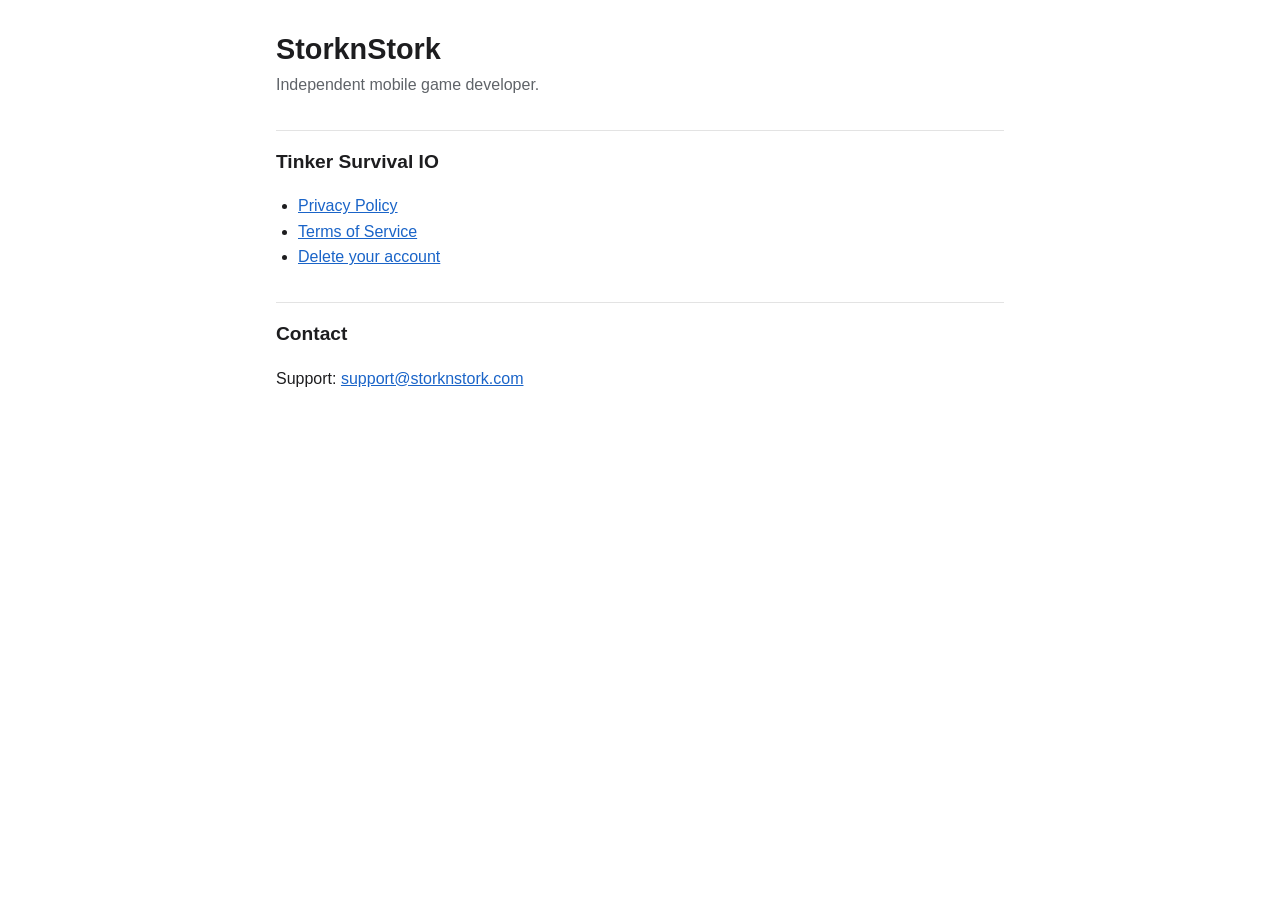
==== index.html @ c0c6225e "Add files via upload" ====
<!doctype html>
<html lang="en">
<head>
<meta charset="utf-8">
<meta name="viewport" content="width=device-width, initial-scale=1">
<title>StorknStork — Games</title>
<link rel="stylesheet" href="/style.css">
</head>
<body>
<main>
  <h1>StorknStork</h1>
  <p class="meta">Independent mobile game developer.</p>

  <h2>Tinker Survival IO</h2>
  <ul>
    <li><a href="/tinker-survival-io/privacy.html">Privacy Policy</a></li>
    <li><a href="/tinker-survival-io/terms.html">Terms of Service</a></li>
    <li><a href="/tinker-survival-io/delete-account.html">Delete your account</a></li>
  </ul>

  <h2>Contact</h2>
  <p>Support: <a href="mailto:support@storknstork.com">support@storknstork.com</a></p>
</main>
</body>
</html>
---- style.css ----
:root { --bg: #ffffff; --fg: #1d1d1f; --muted: #5f6368; --link: #1a64c8; --line: #e3e3e3; }
@media (prefers-color-scheme: dark) {
  :root { --bg: #121212; --fg: #ececec; --muted: #a0a0a0; --link: #7fb2ff; --line: #2c2c2c; }
}
* { box-sizing: border-box; }
body { margin: 0; background: var(--bg); color: var(--fg); font: 16px/1.6 -apple-system, "Segoe UI", Roboto, Arial, sans-serif; }
main { max-width: 760px; margin: 0 auto; padding: 32px 16px 64px; }
h1 { font-size: 1.8rem; line-height: 1.25; margin: 0 0 4px; }
h2 { font-size: 1.2rem; margin: 32px 0 8px; padding-top: 16px; border-top: 1px solid var(--line); }
.meta { color: var(--muted); margin: 0 0 24px; }
a { color: var(--link); }
ul, ol { padding-left: 22px; }
nav { margin-bottom: 24px; font-size: 0.95rem; }
nav a { margin-right: 16px; }
footer { margin-top: 48px; color: var(--muted); font-size: 0.9rem; }
code { background: rgba(127,127,127,0.15); padding: 1px 5px; border-radius: 4px; }
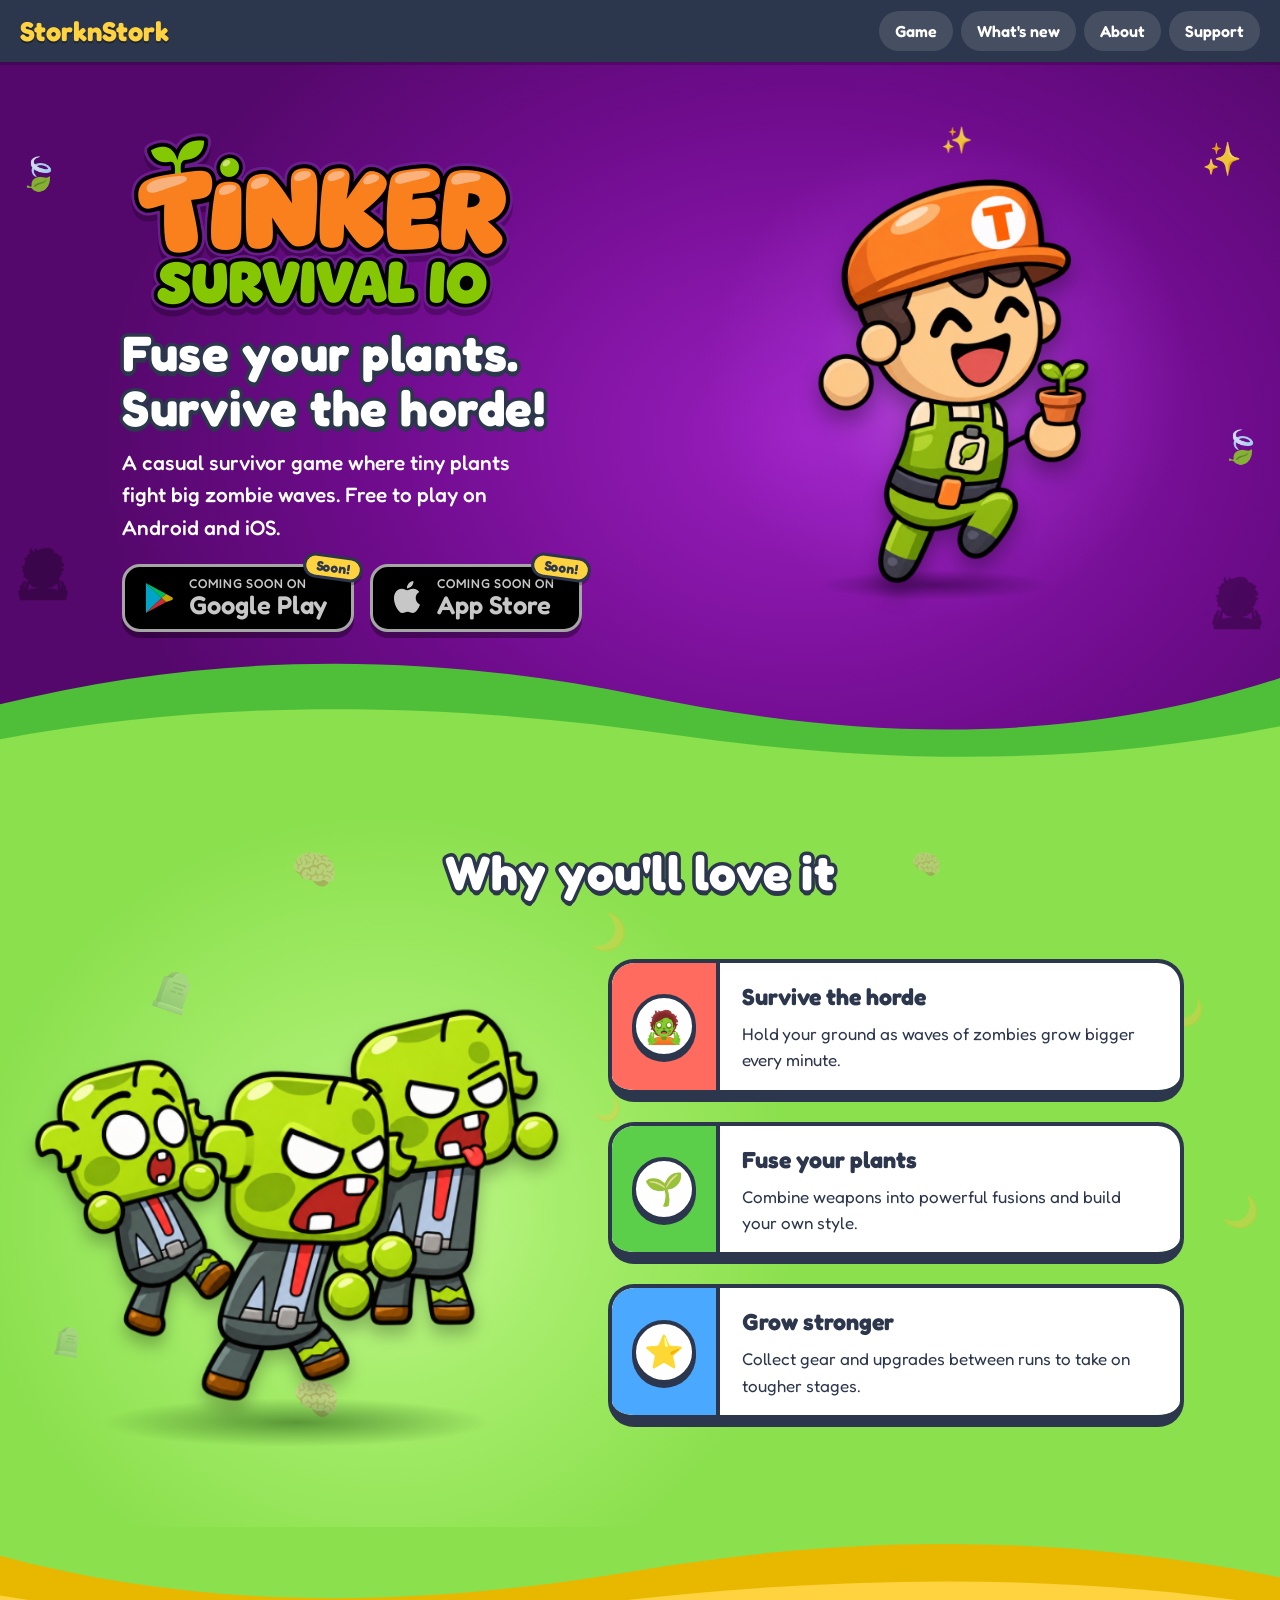
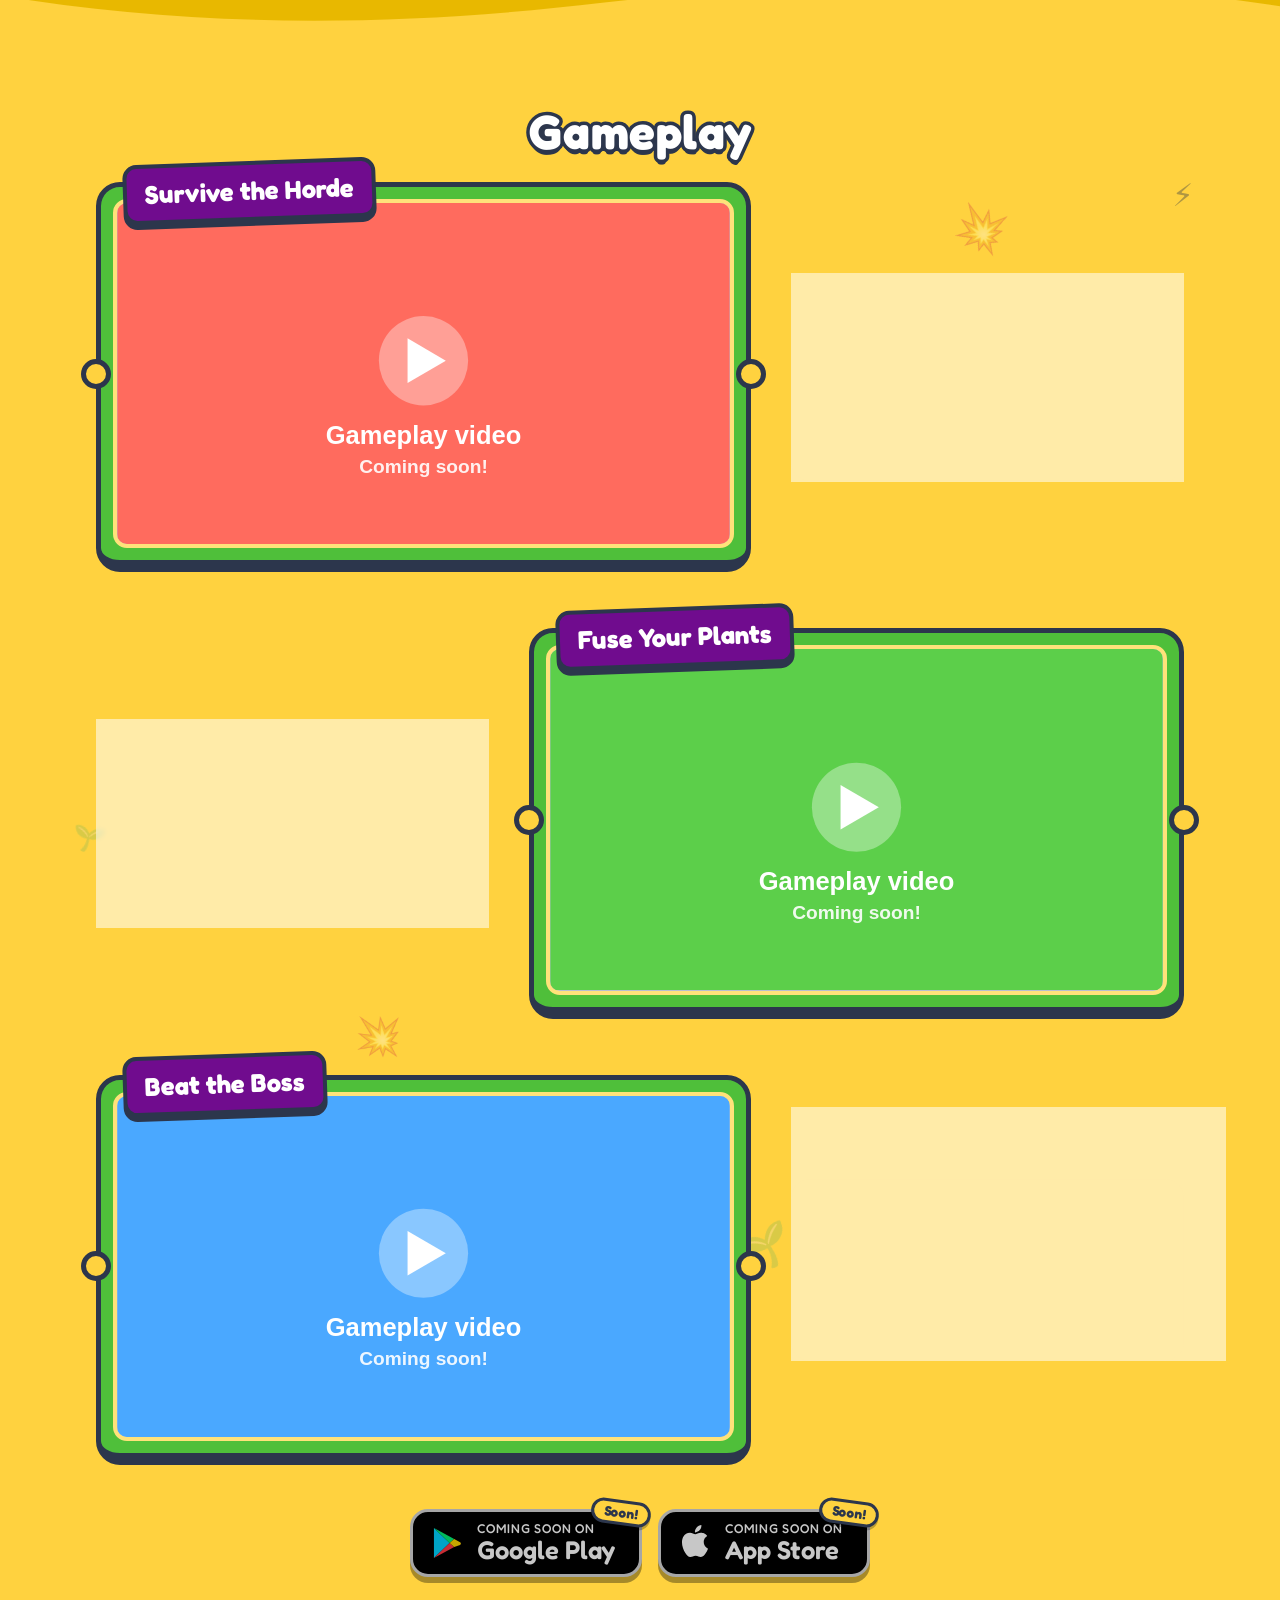
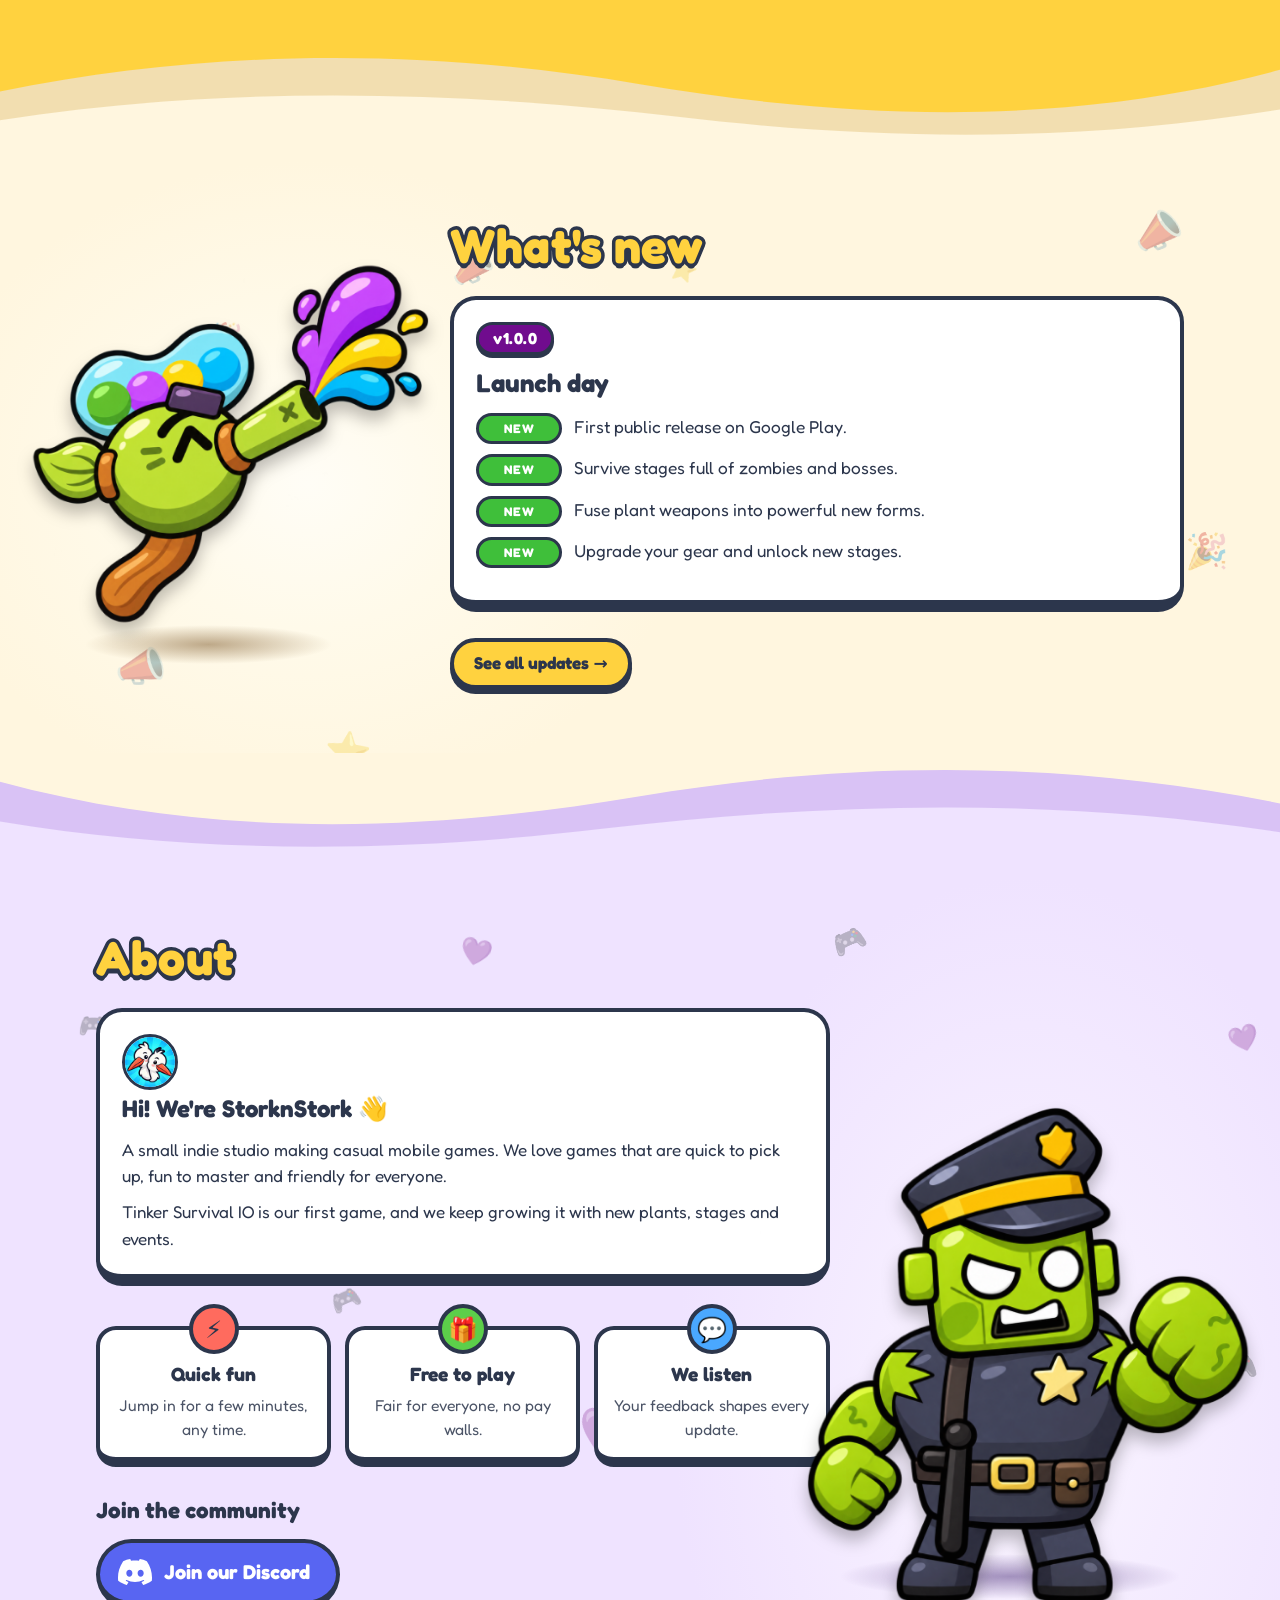
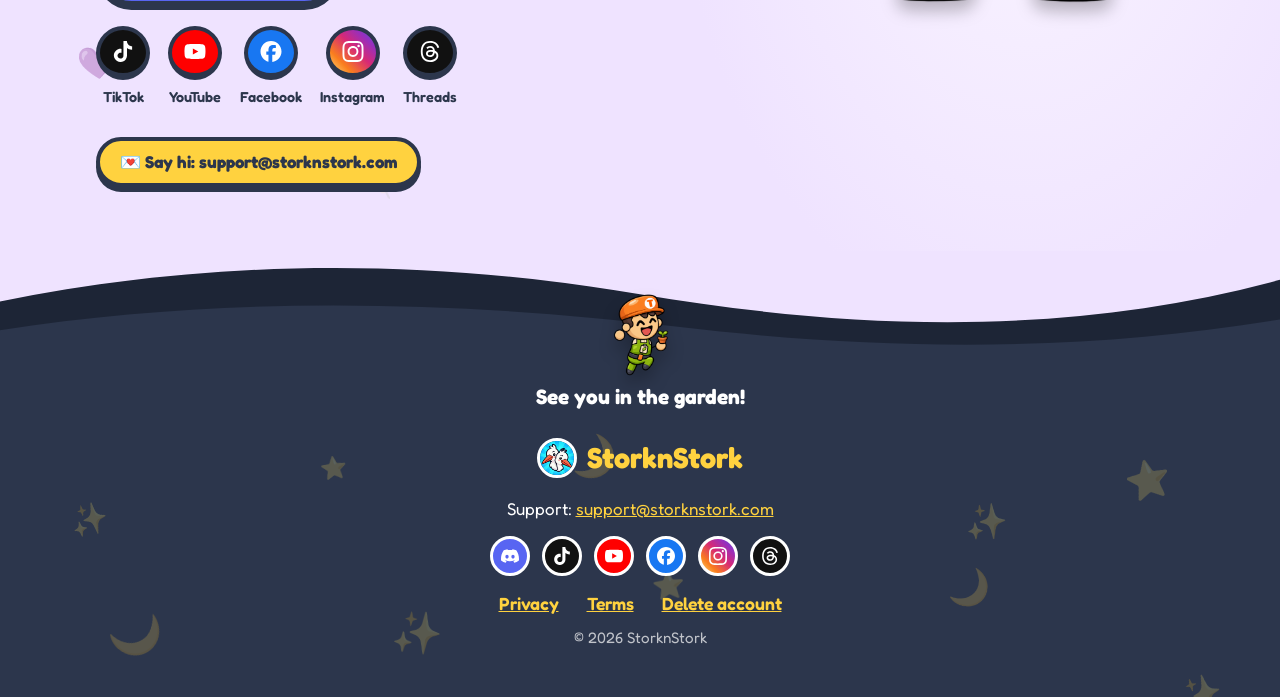
==== commit de4347b6: "Add files via upload" ====
--- a/index.html
+++ b/index.html
@@ -3,23 +3,251 @@
 <head>
 <meta charset="utf-8">
 <meta name="viewport" content="width=device-width, initial-scale=1">
-<title>StorknStork — Games</title>
-<link rel="stylesheet" href="/style.css">
+<title>StorknStork — Tinker Survival IO</title>
+<meta name="description" content="StorknStork is a small indie studio making casual mobile games. Tinker Survival IO is coming soon to Google Play and the App Store.">
+<meta name="theme-color" content="#700C8E">
+<meta property="og:type" content="website">
+<meta property="og:title" content="Tinker Survival IO — by StorknStork">
+<meta property="og:description" content="Fuse your plants, survive the zombie horde. Coming soon to Android and iOS.">
+<!-- Ảnh xem trước khi chia sẻ link (1200x630) -->
+<meta property="og:image" content="https://storknstork.com/img/og-image.jpg">
+<meta property="og:image:width" content="1200">
+<meta property="og:image:height" content="630">
+<meta name="twitter:card" content="summary_large_image">
+<meta property="og:url" content="https://storknstork.com/">
+<link rel="icon" href="favicon.ico" sizes="48x48">
+<link rel="icon" href="img/favicon-32.png" type="image/png" sizes="32x32">
+<link rel="icon" href="img/favicon-192.png" type="image/png" sizes="192x192">
+<link rel="apple-touch-icon" href="img/apple-touch-icon.png">
+<link rel="preconnect" href="https://fonts.googleapis.com">
+<link rel="preconnect" href="https://fonts.gstatic.com" crossorigin>
+<link rel="stylesheet" href="https://fonts.googleapis.com/css2?family=Fredoka:wght@400;500;600;700&amp;display=swap">
+<link rel="stylesheet" href="home.css">
 </head>
-<body>
-<main>
-  <h1>StorknStork</h1>
-  <p class="meta">Independent mobile game developer.</p>
-
-  <h2>Tinker Survival IO</h2>
-  <ul>
-    <li><a href="/tinker-survival-io/privacy.html">Privacy Policy</a></li>
-    <li><a href="/tinker-survival-io/terms.html">Terms of Service</a></li>
-    <li><a href="/tinker-survival-io/delete-account.html">Delete your account</a></li>
-  </ul>
-
-  <h2>Contact</h2>
-  <p>Support: <a href="mailto:support@storknstork.com">support@storknstork.com</a></p>
+<body class="home">
+
+<header class="topbar">
+  <a class="brand" href="#top">StorknStork</a>
+  <nav aria-label="Main">
+    <a href="#game">Game</a>
+    <a href="#whats-new">What's new</a>
+    <a href="#about">About</a>
+    <a href="#support">Support</a>
+  </nav>
+</header>
+
+<main id="top">
+  <!-- HERO -->
+  <section class="hero" id="game">
+    <span class="deco d1" aria-hidden="true">🍃</span>
+    <span class="deco d2" aria-hidden="true">✨</span>
+    <span class="deco d3" aria-hidden="true">🍃</span>
+    <span class="deco d4" aria-hidden="true">✨</span>
+    <span class="deco zed z1" aria-hidden="true">🧟</span>
+    <span class="deco zed z2" aria-hidden="true">🧟</span>
+
+    <div class="hero-inner">
+      <div class="hero-art">
+        <img class="mascot" src="img/mascot.png" alt="Tinker, the gardener hero of Tinker Survival IO" width="1003" height="1568">
+      </div>
+      <div class="hero-text">
+        <img class="logo" src="img/logo.png" alt="Tinker Survival IO logo" width="800" height="400">
+        <h1 class="headline">Fuse your plants.<br>Survive the horde!</h1>
+        <p class="subline">A casual survivor game where tiny plants fight big zombie waves. Free to play on Android and iOS.</p>
+        <div class="cta">
+          <div class="store-row lg" data-stores><!-- Nút cửa hàng: bật/tắt trong stores.js --></div>
+        </div>
+      </div>
+    </div>
+
+    <div class="wave-divider in-hero" style="--top:transparent;--band:#4fbf3a;--front:#8be04e" aria-hidden="true">
+      <svg viewBox="0 0 1440 160" preserveAspectRatio="none"><path class="w-band" d="M0 70C240 10 480 10 720 60S1200 120 1440 40V160H0Z"/><path class="w-front" d="M0 110C260 60 520 70 760 105S1220 140 1440 95V160H0Z"/></svg>
+    </div>
+  </section>
+
+  <!-- FEATURES: mascot trái 3 / nội dung phải 7 -->
+  <section class="band band-green horde-glow" aria-label="Highlights" data-deco="🪦 🧠 🌙" data-deco-count="14">
+    <h2 class="section-title title-center">Why you'll love it</h2>
+    <div class="container split cast-left">
+      <div class="split-art">
+        <div class="cast cast-wide anim-shamble" aria-hidden="true"><img src="img/three_zombie.png" alt="" width="512" height="512" loading="lazy"></div>
+      </div>
+      <div class="split-body">
+        <div class="features">
+          <article class="card row c-red">
+            <div class="card-head"><span class="icon" aria-hidden="true">🧟</span></div>
+            <div class="card-text"><h3>Survive the horde</h3><p>Hold your ground as waves of zombies grow bigger every minute.</p></div>
+          </article>
+          <article class="card row c-green">
+            <div class="card-head"><span class="icon" aria-hidden="true">🌱</span></div>
+            <div class="card-text"><h3>Fuse your plants</h3><p>Combine weapons into powerful fusions and build your own style.</p></div>
+          </article>
+          <article class="card row c-blue">
+            <div class="card-head"><span class="icon" aria-hidden="true">⭐</span></div>
+            <div class="card-text"><h3>Grow stronger</h3><p>Collect gear and upgrades between runs to take on tougher stages.</p></div>
+          </article>
+        </div>
+      </div>
+    </div>
+  </section>
+
+  <div class="wave-divider" style="--top:#8be04e;--band:#e8b800;--front:#ffd23f" aria-hidden="true">
+    <svg class="flip" viewBox="0 0 1440 160" preserveAspectRatio="none"><path class="w-band" d="M0 70C240 10 480 10 720 60S1200 120 1440 40V160H0Z"/><path class="w-front" d="M0 110C260 60 520 70 760 105S1220 140 1440 95V160H0Z"/></svg>
+  </div>
+
+  <!-- GAMEPLAY: các khối clip có khung + bảng tên, so le trái/phải -->
+  <section class="band band-yellow" id="gameplay" aria-label="Gameplay" data-deco="🌱 💥 ⚡" data-deco-count="16">
+    <div class="container">
+      <h2 class="section-title title-center">Gameplay</h2>
+      <div class="showcase">
+          <article class="show-item">
+            <div class="show-frame">
+              <span class="show-plate">Survive the Horde</span>
+              <!-- CLIP: thả img/clip-horde.mp4 (+ .webm nếu có); poster tạm img/clip-horde.svg -->
+              <video class="gp-video" muted loop playsinline preload="none" poster="img/clip-horde.svg" aria-label="Survive the Horde gameplay clip" width="960" height="540">
+                <source src="img/clip-horde.webm" type="video/webm">
+                <source src="img/clip-horde.mp4" type="video/mp4">
+              </video>
+            </div>
+            <div class="show-card c-red">
+              <!-- STICKER: Graveyard Hound (bản nén từ img/GraveyardHound.png) -->
+              <img class="sticker" src="img/sticker-hound.png" alt="" aria-hidden="true" loading="lazy">
+              <span class="show-num" aria-hidden="true">1</span>
+              <h3>Waves never stop.</h3>
+              <p>Zombies keep coming, and every minute the waves get bigger. Keep moving, keep shooting, hold your ground.</p>
+              <ul class="chips"><li>🧟 Endless waves</li><li>🎯 Auto-aim</li></ul>
+            </div>
+          </article>
+          <article class="show-item rev">
+            <div class="show-frame">
+              <span class="show-plate">Fuse Your Plants</span>
+              <!-- CLIP: thả img/clip-fusion.mp4 (+ .webm nếu có); poster tạm img/clip-fusion.svg -->
+              <video class="gp-video" muted loop playsinline preload="none" poster="img/clip-fusion.svg" aria-label="Fuse Your Plants gameplay clip" width="960" height="540">
+                <source src="img/clip-fusion.webm" type="video/webm">
+                <source src="img/clip-fusion.mp4" type="video/mp4">
+              </video>
+            </div>
+            <div class="show-card c-green">
+              <!-- STICKER: Sunny Ray (bản nén từ img/sunnyray.png) -->
+              <img class="sticker" src="img/sticker-sunny.png" alt="" aria-hidden="true" loading="lazy">
+              <span class="show-num" aria-hidden="true">2</span>
+              <h3>Two plants, one combo.</h3>
+              <p>Level up to pick new plant weapons, then fuse two of them into a powerful combo with its own twist.</p>
+              <ul class="chips"><li>🌱 New weapons</li><li>⚡ Fusions</li></ul>
+            </div>
+          </article>
+          <article class="show-item">
+            <div class="show-frame">
+              <span class="show-plate">Beat the Boss</span>
+              <!-- CLIP: thả img/clip-boss.mp4 (+ .webm nếu có); poster tạm img/clip-boss.svg -->
+              <video class="gp-video" muted loop playsinline preload="none" poster="img/clip-boss.svg" aria-label="Beat the Boss gameplay clip" width="960" height="540">
+                <source src="img/clip-boss.webm" type="video/webm">
+                <source src="img/clip-boss.mp4" type="video/mp4">
+              </video>
+            </div>
+            <div class="show-card c-blue">
+              <!-- STICKER: Spike Club (bản nén từ img/spikeclub.png) -->
+              <img class="sticker" src="img/sticker-spike.png" alt="" aria-hidden="true" loading="lazy">
+              <span class="show-num" aria-hidden="true">3</span>
+              <h3>Then the big one shows up.</h3>
+              <p>Every stage ends with a giant boss. Survive, power up, and take it down to clear the stage.</p>
+              <ul class="chips"><li>👑 Boss fights</li><li>🗺️ New stages</li></ul>
+            </div>
+          </article>
+      </div>
+      <div class="showcase-cta">
+        <div class="store-row lg" data-stores><!-- Nút cửa hàng: bật/tắt trong stores.js --></div>
+      </div>
+    </div>
+  </section>
+
+  <div class="wave-divider" style="--top:#ffd23f;--band:#f2deb0;--front:#fff6df" aria-hidden="true">
+    <svg viewBox="0 0 1440 160" preserveAspectRatio="none"><path class="w-band" d="M0 70C240 10 480 10 720 60S1200 120 1440 40V160H0Z"/><path class="w-front" d="M0 110C260 60 520 70 760 105S1220 140 1440 95V160H0Z"/></svg>
+  </div>
+
+  <!-- WHAT'S NEW: mascot trái 3 / nội dung phải 7 -->
+  <section class="band band-cream" id="whats-new" aria-label="What's new" data-deco="🎉 📣 ⭐" data-deco-count="12">
+    <div class="container split cast-left">
+      <div class="split-art">
+        <div class="cast cast-pea anim-recoil" aria-hidden="true"><img src="img/pea_painter.png" alt="" width="1254" height="1254" loading="lazy"></div>
+      </div>
+      <div class="split-body">
+        <h2 class="section-title">What's new</h2>
+        <!-- Nội dung lấy từ updates-data.js (bản mới nhất). Sửa file đó, không sửa ở đây. -->
+        <div class="updates-latest" data-updates="latest">
+          <noscript><p>See our <a href="tinker-survival-io/updates.html">update notes</a>.</p></noscript>
+        </div>
+        <a class="see-all" href="tinker-survival-io/updates.html">See all updates →</a>
+      </div>
+    </div>
+  </section>
+
+  <div class="wave-divider" style="--top:#fff6df;--band:#d9c2f5;--front:#efe3ff" aria-hidden="true">
+    <svg class="flip" viewBox="0 0 1440 160" preserveAspectRatio="none"><path class="w-band" d="M0 70C240 10 480 10 720 60S1200 120 1440 40V160H0Z"/><path class="w-front" d="M0 110C260 60 520 70 760 105S1220 140 1440 95V160H0Z"/></svg>
+  </div>
+
+  <!-- ABOUT: nội dung trái 7 / mascot phải 3 -->
+  <section class="band band-lilac" id="about" aria-label="About" data-deco="🎮 💜 🪶" data-deco-count="12">
+    <div class="container split cast-right">
+      <div class="split-body">
+        <h2 class="section-title">About</h2>
+        <div class="card plain about">
+          <p class="about-lead"><img class="brand-avatar" src="img/storknstork-128.jpg" alt="StorknStork logo" width="56" height="56">Hi! We're <b>StorknStork</b> 👋</p>
+          <p>A small indie studio making casual mobile games. We love games that are quick to pick up, fun to master and friendly for everyone.</p>
+          <p>Tinker Survival IO is our first game, and we keep growing it with new plants, stages and events.</p>
+        </div>
+        <!-- 3 giá trị của studio: chữ tạm, sửa thoải mái -->
+        <ul class="values">
+          <li class="value c-red"><span class="value-icon" aria-hidden="true">⚡</span><b>Quick fun</b><span>Jump in for a few minutes, any time.</span></li>
+          <li class="value c-green"><span class="value-icon" aria-hidden="true">🎁</span><b>Free to play</b><span>Fair for everyone, no pay walls.</span></li>
+          <li class="value c-blue"><span class="value-icon" aria-hidden="true">💬</span><b>We listen</b><span>Your feedback shapes every update.</span></li>
+        </ul>
+        <div class="community">
+          <h3 class="community-title">Join the community</h3>
+          <!-- Nút mạng xã hội: sửa link trong socials.js -->
+          <div class="socials-full" data-socials="full"></div>
+        </div>
+        <div class="about-cta">
+          <a class="see-all" href="mailto:support@storknstork.com">💌 Say hi: support@storknstork.com</a>
+        </div>
+      </div>
+      <div class="split-art">
+        <!-- CAST: Smasher (thử). Muốn quay lại Spike Club: class "cast cast-spike anim-sway", src img/spikeclub.png 224x507 -->
+        <div class="cast cast-smasher anim-shamble" aria-hidden="true"><img src="img/smasher.png" alt="" loading="lazy" width="512" height="509"></div>
+      </div>
+    </div>
+  </section>
 </main>
+
+<div class="wave-divider" style="--top:#efe3ff;--band:#1d2536;--front:#2C364C" aria-hidden="true">
+  <svg viewBox="0 0 1440 160" preserveAspectRatio="none"><path class="w-band" d="M0 70C240 10 480 10 720 60S1200 120 1440 40V160H0Z"/><path class="w-front" d="M0 110C260 60 520 70 760 105S1220 140 1440 95V160H0Z"/></svg>
+</div>
+
+<footer class="site-footer has-cast" id="support" data-deco="✨ ⭐ 🌙" data-deco-count="10">
+  <div class="container">
+    <!-- CAST: thay bằng img/tinker-wave.png khi có hình -->
+    <div class="cast cast-foot anim-wave" aria-hidden="true"><img src="img/mascot.png" alt="" loading="lazy"></div>
+    <p class="foot-bye">See you in the garden!</p>
+    <p class="foot-brand"><img class="brand-avatar" src="img/storknstork-128.jpg" alt="" width="40" height="40">StorknStork</p>
+    <p>Support: <a href="mailto:support@storknstork.com">support@storknstork.com</a></p>
+    <div class="socials-icons" data-socials="icons"></div>
+    <p class="legal">
+      <a href="tinker-survival-io/privacy.html">Privacy</a>
+      <a href="tinker-survival-io/terms.html">Terms</a>
+      <a href="tinker-survival-io/delete-account.html">Delete account</a>
+    </p>
+    <p class="copy">© 2026 StorknStork</p>
+  </div>
+</footer>
+
+<!-- Nút nổi Play: link + ẩn/hiện do stores.js quyết định -->
+<a class="fab btn btn-play" id="fab" href="#game" target="_blank" rel="noopener">Play</a>
+
+<script src="updates-data.js"></script>
+<script src="updates.js"></script>
+<script src="stores.js"></script>
+<script src="home.js"></script>
+<script src="deco.js"></script>
+<script src="socials.js"></script>
 </body>
 </html>
--- a/home.css
+++ b/home.css
@@ -0,0 +1,561 @@
+/* Style chung cho toàn bộ web (trang chủ, Updates, các trang pháp lý) — một theme sáng duy nhất */
+body.home {
+  --purple: #700C8E; --purple-l: #9B1FC0; --ink: #2C364C; --card: #B8BED0;
+  --yellow: #ffd23f; --yellow-d: #e0a800; --green: #8be04e; --green-d: #4fbf3a; --cream: #fff6df;
+  margin: 0; background: var(--cream); color: var(--ink);
+  font: 17px/1.55 "Fredoka", "Baloo 2", system-ui, -apple-system, "Segoe UI", Roboto, sans-serif;
+  overflow-x: hidden; color-scheme: light;
+}
+.home *, .home *::before, .home *::after { box-sizing: border-box; }
+.home img { max-width: 100%; height: auto; display: block; }
+.home a { color: inherit; }
+.container { max-width: 1120px; margin: 0 auto; padding: 0 16px; }
+.hidden { display: none !important; }
+html { scroll-behavior: smooth; scroll-padding-top: 84px; background: #2C364C; }
+.home [id] { scroll-margin-top: 84px; }
+
+/* Chữ tiêu đề kiểu game: vàng viền tối + bóng */
+.headline, .section-title {
+  color: var(--yellow); -webkit-text-stroke: 7px var(--ink); paint-order: stroke fill;
+  text-shadow: 0 5px 0 var(--ink); letter-spacing: .5px; line-height: 1.1; font-weight: 700;
+}
+.headline { color: #fff; font-size: clamp(2.3rem, 9vw, 4.5rem); margin: 8px 0 12px; }
+.section-title { font-size: clamp(2rem, 6vw, 3rem); margin: 0 0 24px; text-align: center; }
+.two-col .section-title { text-align: left; }
+
+/* Nav */
+.topbar { position: sticky; top: 0; z-index: 20; display: flex; align-items: center; justify-content: space-between;
+  gap: 12px; padding: 10px 20px; background: #2C364C; color: #fff; box-shadow: 0 3px 0 rgba(0,0,0,.2); }
+.brand { font-weight: 700; font-size: 1.7rem; text-decoration: none; color: var(--yellow) !important; text-shadow: 0 2px 0 rgba(0,0,0,.35); }
+.topbar nav { display: flex; gap: 8px; flex-wrap: wrap; justify-content: flex-end; }
+.topbar nav a { text-decoration: none; font-size: 1rem; font-weight: 600; padding: 8px 16px; border-radius: 999px;
+  background: rgba(255,255,255,.12); transition: transform .12s, background .12s; }
+.topbar nav a:hover { background: var(--yellow); color: var(--ink); transform: translateY(-1px); }
+.topbar nav a:active { transform: scale(.95); }
+@media (max-width: 640px) {
+  .topbar { padding: 8px 12px; flex-direction: column; gap: 6px; }
+  .brand { font-size: 1.4rem; }
+  .topbar nav { justify-content: center; gap: 6px; }
+  .topbar nav a { font-size: .9rem; padding: 6px 12px; }
+}
+
+/* Hero */
+.hero { position: relative; overflow: hidden; color: #fff; padding: 40px 16px 0;
+  background: radial-gradient(circle at 70% 40%, var(--purple-l) 0%, var(--purple) 60%, #55086c 100%); }
+.hero-inner { position: relative; z-index: 2; max-width: 1120px; margin: 0 auto; display: grid; grid-template-columns: 1fr; gap: 8px; align-items: end; padding-bottom: 110px; }
+.hero-art { order: -1; text-align: center; position: relative; padding-bottom: 28px; }
+/* Bóng đổ dưới chân mascot — co lại khi mascot nhún lên */
+.hero-art::after { content: ""; position: absolute; left: 47%; bottom: 20px; width: min(200px, 44%); height: 26px;
+  transform: translateX(-50%); border-radius: 50%; background: radial-gradient(closest-side, rgba(40,0,55,.55), rgba(40,0,55,0));
+  animation: shadow-bob 3s ease-in-out infinite; z-index: -1; }
+@keyframes shadow-bob { 0%,100% { transform: translateX(-50%) scale(1); opacity: 1; } 50% { transform: translateX(-50%) scale(.8); opacity: .7; } }
+.hero-text { text-align: center; display: flex; flex-direction: column; align-items: center; }
+.logo { width: min(300px, 70%); filter: drop-shadow(0 6px 0 rgba(0,0,0,.25)); }
+.subline { font-size: 1.15rem; max-width: 34ch; margin: 0 0 20px; font-weight: 500; }
+.mascot { width: min(280px, 62%); margin: 0 auto; transform-origin: 50% 100%; animation: bob 3s ease-in-out infinite; filter: drop-shadow(0 12px 10px rgba(0,0,0,.3)); }
+@keyframes bob { 0%,100% { transform: translateY(0) rotate(-2deg); } 50% { transform: translateY(-10px) rotate(2deg); } }
+@media (min-width: 900px) {
+  .hero { padding-top: 56px; }
+  /* 2 cột co theo nội dung, gom vào giữa để chữ và mascot đứng sát nhau */
+  .hero-inner { grid-template-columns: minmax(0, 560px) auto; justify-content: center; gap: 56px; padding-left: 16px; padding-right: 16px; }
+  .hero-art { order: 2; }
+  .hero-text { order: 1; text-align: left; align-items: flex-start; }
+  .logo { width: 400px; }
+  .headline { font-size: 3.1rem; white-space: nowrap; }
+  .subline { font-size: 1.3rem; }
+  .mascot { width: 420px; }
+  .hero-art::after { width: 230px; height: 30px; }
+}
+.cta { display: flex; flex-wrap: wrap; gap: 16px; align-items: center; justify-content: inherit; }
+@media (max-width: 899px) { .cta { justify-content: center; } }
+
+/* Wave divider dùng chung: --top (màu section trên), --band (dải đậm), --front (màu section dưới) */
+.wave-divider { background: var(--top); margin-bottom: -1px; line-height: 0; }
+.wave-divider svg { display: block; width: 100%; height: clamp(60px, 9vw, 120px); }
+.wave-divider .w-band { fill: var(--band); } .wave-divider .w-front { fill: var(--front); }
+.wave-divider .flip { transform: scaleX(-1); }
+.wave-divider.in-hero { position: absolute; left: 0; bottom: -1px; width: 100%; z-index: 1; margin: 0; }
+.wave-divider.in-hero svg { height: 140px; }
+
+/* Decor trôi nổi */
+.deco { position: absolute; z-index: 0; font-size: 2rem; pointer-events: none; opacity: .9; animation: drift 7s ease-in-out infinite; }
+.d1 { top: 12%; left: 1.5%; } .d2 { top: 8%; right: 24%; animation-delay: -2s; font-size: 1.6rem; }
+.d3 { top: 50%; right: 1.5%; animation-delay: -4s; } .d4 { top: 10%; right: 3%; animation-delay: -1s; }
+.zed { filter: brightness(0) opacity(.35); font-size: 3rem; }
+.z1 { bottom: 24%; left: 1%; animation-duration: 9s; } .z2 { bottom: 20%; right: 1%; animation-delay: -5s; animation-duration: 11s; }
+@keyframes drift { 0%,100% { transform: translate(0,0) rotate(0); } 50% { transform: translate(14px,-16px) rotate(14deg); } }
+@media (max-width: 899px) { .d2, .d3, .z1, .z2 { display: none; } }
+
+/* Nút */
+.btn { display: inline-block; text-decoration: none; font-family: inherit; font-weight: 700; cursor: pointer;
+  border-radius: 999px; transition: transform .12s ease, box-shadow .12s ease, filter .12s ease; }
+.btn-play { background: var(--yellow); color: var(--ink) !important; font-size: 1.3rem; padding: 14px 30px; border: 4px solid var(--ink);
+  box-shadow: 0 6px 0 var(--ink), 0 12px 18px rgba(0,0,0,.25); }
+.btn-play:hover { transform: translateY(-2px); filter: brightness(1.06); }
+.btn-play:active { transform: scale(.95) translateY(4px); box-shadow: 0 2px 0 var(--ink); }
+.gp-badge { display: inline-flex; align-items: center; gap: 10px; background: #000; color: #fff !important; text-decoration: none;
+  padding: 8px 22px 8px 16px; border-radius: 14px; border: 2px solid #a6a6a6; line-height: 1.1; transition: transform .12s; }
+.gp-badge:hover { transform: translateY(-2px); } .gp-badge:active { transform: scale(.95); }
+.gp-badge span { display: flex; flex-direction: column; text-align: left; }
+.gp-badge small { font-size: .62rem; letter-spacing: .08em; font-weight: 500; }
+.gp-badge b { font-size: 1.4rem; font-weight: 600; }
+/* Huy hiệu Play cỡ lớn — CTA duy nhất ở hero */
+.gp-badge-lg { padding: 12px 30px 12px 22px; border-radius: 18px; gap: 14px; border-width: 3px; box-shadow: 0 6px 0 rgba(0,0,0,.35); }
+.gp-badge-lg svg { width: 36px; height: 40px; }
+.gp-badge-lg small { font-size: .8rem; }
+.gp-badge-lg b { font-size: 1.9rem; }
+.home a:focus-visible, .home button:focus-visible, .track:focus-visible { outline: 3px solid #fff; outline-offset: 3px; box-shadow: 0 0 0 6px var(--ink); }
+
+/* Bands */
+.band { padding: 64px 0; }
+.band-green { background: var(--green); }
+.band-yellow { background: var(--yellow); }
+.band-cream { background: var(--cream); }
+.band-yellow .section-title, .band-green .section-title { color: #fff; }
+@media (max-width: 640px) { .band { padding: 44px 0; } }
+
+/* Thẻ tính năng */
+.features { display: grid; grid-template-columns: 1fr; gap: 24px; }
+@media (min-width: 760px) { .features { grid-template-columns: repeat(3, 1fr); } }
+.card { background: #fff; border: 4px solid var(--ink); border-radius: 26px; overflow: hidden; box-shadow: 0 8px 0 var(--ink);
+  text-align: center; padding: 0 20px 24px; transition: transform .15s ease, box-shadow .15s ease; }
+.card:hover { transform: translateY(-4px) rotate(-1deg); box-shadow: 0 12px 0 var(--ink); }
+.card-head { margin: 0 -20px 16px; padding: 22px 0 16px; border-bottom: 4px solid var(--ink); }
+.c-red .card-head { background: #ff6b5e; } .c-green .card-head { background: #5ccf4a; } .c-blue .card-head { background: #4aa8ff; }
+.icon { display: inline-grid; place-items: center; width: 80px; height: 80px; font-size: 2.6rem; border-radius: 50%;
+  background: #fff; border: 4px solid var(--ink); box-shadow: 0 4px 0 var(--ink); }
+.card h3 { margin: 0 0 6px; font-size: 1.45rem; }
+.card p { margin: 0 0 10px; } .card p:last-child { margin: 0; }
+.card.plain { text-align: left; padding: 22px; background: #fff; }
+.card.plain:hover { transform: none; box-shadow: 0 8px 0 var(--ink); }
+
+/* Băng chuyền + khung điện thoại */
+.carousel { position: relative; padding: 0; }
+.track { list-style: none; margin: 0; padding: 8px 4px 20px; display: flex; gap: 20px; overflow-x: auto;
+  scroll-snap-type: x mandatory; -webkit-overflow-scrolling: touch; scrollbar-width: thin; }
+.track li { flex: 0 0 min(64%, 230px); scroll-snap-align: center; }
+.phone { position: relative; background: #1b1f2b; padding: 10px; border-radius: 34px; box-shadow: 0 8px 0 rgba(44,54,76,.55), 0 14px 22px rgba(0,0,0,.25); }
+.phone::before { content: ""; position: absolute; top: 14px; left: 50%; width: 34%; height: 14px; transform: translateX(-50%);
+  background: #1b1f2b; border-radius: 0 0 12px 12px; z-index: 2; }
+.phone img { width: 100%; aspect-ratio: 9 / 19.5; object-fit: cover; border-radius: 25px; background: var(--card); }
+.car-btn { display: none; position: absolute; top: 45%; z-index: 3; width: 52px; height: 52px; border: 4px solid var(--ink); border-radius: 50%;
+  background: #fff; color: var(--ink); font-size: 2rem; line-height: 1; cursor: pointer; box-shadow: 0 5px 0 var(--ink); transition: transform .12s; }
+.car-btn:hover { transform: scale(1.06); } .car-btn:active { transform: scale(.95) translateY(3px); }
+@media (hover: hover) and (min-width: 900px) {
+  .car-btn { display: block; }
+  .carousel { padding: 0 72px; }
+  .car-btn.prev { left: 0; } .car-btn.next { right: 0; }
+  .track { gap: 28px; padding: 8px 0 20px; }
+  .track li { flex: 0 0 calc((100% - 84px) / 4); scroll-snap-align: start; }
+}
+
+/* What's new + About */
+.two-col { display: grid; grid-template-columns: 1fr; gap: 40px; }
+@media (min-width: 900px) { .two-col { grid-template-columns: 1fr 1fr; gap: 48px; align-items: start; } }
+.band-cream .section-title { color: var(--yellow); }
+.news h3 { margin: 0 0 12px; font-size: 1.4rem; }
+.badge { display: inline-block; background: var(--purple); color: #fff; font-size: 1rem; font-weight: 700; letter-spacing: .03em; line-height: 1.2;
+  padding: 4px 14px; border: 3px solid var(--ink); border-radius: 999px; box-shadow: 0 3px 0 var(--ink); margin-right: 6px; vertical-align: middle; }
+.iconlist { list-style: none; margin: 0; padding: 0; }
+.iconlist li { display: flex; gap: 12px; align-items: flex-start; margin: 10px 0; }
+.iconlist span { flex: none; display: grid; place-items: center; width: 34px; height: 34px; background: var(--cream); border: 3px solid var(--ink); border-radius: 50%; font-size: 1.05rem; }
+.about { display: flex; gap: 18px; align-items: flex-start; flex-wrap: wrap; }
+.studio { width: 96px; flex: none; }
+.about > div { flex: 1 1 240px; }
+
+/* Footer */
+.site-footer { position: relative; background: var(--ink); color: #fff; text-align: center; padding: 24px 0 40px; margin-top: 0; }
+/* Màn hẹp: chừa chỗ cho nút Play nổi ở góc dưới để không che link */
+@media (max-width: 719px) { .site-footer { padding-bottom: 88px; } }
+.site-footer a { color: var(--yellow); }
+.foot-brand { font-size: 1.8rem; font-weight: 700; margin: 0 0 6px; color: var(--yellow); }
+.site-footer p { margin: 8px 0; }
+.legal { font-size: 1.1rem; }
+.legal a { margin: 0 12px; display: inline-block; font-weight: 600; }
+.social { list-style: none; display: flex; gap: 14px; justify-content: center; padding: 0; margin: 12px 0; }
+.copy { opacity: .7; font-size: .95rem; }
+
+/* Nút Play nổi (chỉ màn hẹp, sau khi cuộn qua hero) */
+.fab { display: none; position: fixed; right: 16px; bottom: 16px; z-index: 30; padding: 10px 24px; font-size: 1.1rem;
+  opacity: 0; pointer-events: none; transform: translateY(20px); }
+.fab.show { opacity: 1; pointer-events: auto; transform: none; }
+@media (max-width: 719px) { .fab { display: inline-block; } }
+
+@media (prefers-reduced-motion: reduce) {
+  html { scroll-behavior: auto; }
+  .mascot, .deco, .hero-art::after { animation: none; }
+  .btn, .car-btn, .card, .gp-badge, .topbar nav a { transition: none; }
+}
+
+/* ===== Bố cục 7-3: mỗi section một nhân vật, đổi bên trái/phải =====
+   .split.cast-left  = nhân vật trái (3) | nội dung phải (7)
+   .split.cast-right = nội dung trái (7) | nhân vật phải (3)
+   Điện thoại: nhân vật nhỏ nằm trên, nội dung bên dưới. */
+.band-lilac { background: #efe3ff; }
+.band-lilac .section-title { color: var(--yellow); }
+.split { display: grid; grid-template-columns: 1fr; gap: 12px; align-items: center; }
+.split-art { order: -1; text-align: center; }
+.split-body { min-width: 0; }
+@media (min-width: 900px) {
+  .split { gap: 40px; }
+  .split.cast-left  { grid-template-columns: 3fr 7fr; }
+  .split.cast-right { grid-template-columns: 7fr 3fr; }
+  .split.cast-right .split-art { order: 2; }
+  .split .section-title { text-align: left; }
+}
+
+/* Nhân vật: wrapper lo hiệu ứng xuất hiện (JS thêm .in khi cuộn tới), img lo cử động lặp */
+.cast { display: inline-block; width: min(150px, 42%); opacity: 0; transform: translateY(40px) scale(.9);
+  transition: opacity .5s ease, transform .6s cubic-bezier(.2,1.6,.4,1); }
+.cast.in { opacity: 1; transform: none; }
+.cast img { display: block; width: 100%; height: auto; transform-origin: 50% 100%; filter: drop-shadow(0 10px 8px rgba(0,0,0,.25)); }
+@media (min-width: 900px) { .split-art .cast { width: min(100%, 290px); } }
+/* Nhóm nhân vật ngang (bầy zombie): rộng hơn một nhân vật đơn */
+.cast-wide { position: relative; isolation: isolate; width: min(330px, 88%); }
+/* Bóng đổ dưới chân cả bầy — đứng yên, nhạt đi khi bầy nhấp lên */
+.cast-wide::after { content: ""; position: absolute; left: 14%; right: 14%; bottom: 3%; height: 9%; z-index: -1; border-radius: 50%;
+  background: radial-gradient(closest-side, rgba(20,70,10,.5), rgba(20,70,10,0)); animation: horde-shadow 0.9s ease-in-out infinite; }
+@keyframes horde-shadow { 0%,100% { transform: scaleX(1); opacity: 1; } 50% { transform: scaleX(.9); opacity: .75; } }
+/* Desktop: bầy to tràn sang phải, nằm KHUẤT SAU các thẻ */
+@media (min-width: 900px) {
+  .split.cast-left .split-art { position: relative; z-index: 0; text-align: left; }
+  .split.cast-left .split-body { position: relative; z-index: 1; }
+  .split-art .cast-wide { display: block; width: 118%; max-width: 540px; }
+  /* Section có bầy zombie: cột hình rộng hơn (45/55) để thẻ ngắn lại, lộ mặt con bên phải */
+  .split.cast-left:has(.cast-wide) { grid-template-columns: 45fr 55fr; }
+}
+.anim-shamble img { animation: shamble 1.8s ease-in-out infinite; }
+/* Lảo đảo kiểu zombie: nghiêng qua lại + nhấp nhô theo bước chân */
+@keyframes shamble { 0%,100% { transform: rotate(-3deg) translateY(0); } 25% { transform: rotate(0) translateY(-6px); }
+  50% { transform: rotate(3deg) translateY(0); } 75% { transform: rotate(0) translateY(-6px); } }
+
+/* Thẻ tính năng dạng thanh dài xếp dọc: dải màu + icon bên trái, chữ bên phải */
+.features { grid-template-columns: 1fr !important; gap: 20px; }
+.card.row { display: grid; grid-template-columns: auto 1fr; align-items: stretch; text-align: left; padding: 0; }
+.card.row .card-head { margin: 0; padding: 16px 20px; border-bottom: 0; border-right: 4px solid var(--ink); display: grid; place-items: center; }
+.card.row .icon { width: 64px; height: 64px; font-size: 2rem; }
+.card.row .card-text { padding: 16px 22px; align-self: center; }
+.card.row:hover { transform: translateX(6px); box-shadow: 0 8px 0 var(--ink); }
+
+/* Băng chuyền trong cột 7: 3 điện thoại một lần */
+@media (hover: hover) and (min-width: 900px) {
+  .split .track li { flex: 0 0 calc((100% - 56px) / 3); }
+}
+
+/* Footer: Tinker nhỏ ló lên mép sóng, vẫy tay */
+.cast-foot { display: block; width: 84px; margin: -96px auto 0; }
+.foot-bye { font-size: 1.3rem; font-weight: 700; color: #fff; margin: 4px 0 14px !important; }
+
+/* Cử động lặp lại */
+.anim-sway img { animation: sway 2.6s ease-in-out infinite; }
+.anim-peek img { animation: peek 3.4s ease-in-out infinite; }
+.anim-flap img { animation: flap 2.2s ease-in-out infinite; }
+.anim-wave img { animation: wave 1.6s ease-in-out infinite; }
+@keyframes sway { 0%,100% { transform: rotate(-4deg); } 50% { transform: rotate(4deg); } }
+@keyframes peek { 0%,60%,100% { transform: translateY(0); } 75% { transform: translateY(14px) rotate(-3deg); } 85% { transform: translateY(-6px) rotate(2deg); } }
+@keyframes flap { 0%,100% { transform: translateY(0) scale(1); } 50% { transform: translateY(-8px) scale(1.03, .97); } }
+@keyframes wave { 0%,100% { transform: rotate(-6deg); } 50% { transform: rotate(6deg); } }
+
+@media (prefers-reduced-motion: reduce) {
+  .cast { transition: none; opacity: 1; transform: none; }
+  .cast img, .cast-wide::after { animation: none !important; }
+}
+
+/* Tiêu đề section nằm giữa, phía trên cả 2 cột */
+.section-title.title-center { text-align: center !important; padding: 0 16px; }
+
+/* Section bầy zombie: nền gradient nhẹ, tâm sáng ở bầy zombie.
+   Mép section giữ đúng màu xanh gốc để khớp với đường sóng trên/dưới. */
+.band-green.horde-glow { background: radial-gradient(ellipse 60% 70% at 50% 34%, #c4f891 0%, #a6ed6b 30%, var(--green) 70%); }
+@media (min-width: 900px) {
+  .band-green.horde-glow { background: radial-gradient(ellipse 45% 75% at 30% 58%, #c4f891 0%, #a6ed6b 32%, var(--green) 72%); }
+  /* Dời bầy zombie sang trái một chút */
+  .split-art .cast-wide { margin-left: -70px; }
+}
+
+/* Hero: tâm sáng đặt sau lưng Tinker (điện thoại: Tinker ở trên; desktop: cột phải) */
+.hero { background: radial-gradient(ellipse 70% 55% at 50% 26%, var(--purple-l) 0%, var(--purple) 62%, #55086c 100%); }
+/* Quầng sáng mềm ngay sau lưng Tinker để nhân vật nổi trên nền tím */
+.hero-art::before { content: ""; position: absolute; left: 50%; top: 46%; width: 115%; max-width: 520px; aspect-ratio: 1;
+  transform: translate(-50%, -50%); border-radius: 50%; z-index: -1; pointer-events: none;
+  background: radial-gradient(closest-side, rgba(214,120,255,.55), rgba(180,60,230,.25) 55%, rgba(160,40,210,0)); }
+@media (min-width: 900px) {
+  .hero { background: radial-gradient(ellipse 55% 75% at 63% 52%, var(--purple-l) 0%, var(--purple) 60%, #55086c 100%); }
+}
+
+/* Gameplay: khối clip có khung kiểu UI game + bảng tên nổi, so le trái/phải */
+.showcase { display: grid; gap: 56px; margin-top: 12px; }
+.show-item { display: grid; grid-template-columns: 1fr; gap: 18px; align-items: center; }
+.show-frame { position: relative; background: #4fbf3a; border: 5px solid var(--ink); border-radius: 24px; padding: 12px;
+  box-shadow: 0 8px 0 var(--ink); }
+/* Góc khía kiểu tấm vé ở hai cạnh bên (màu nền section) */
+.show-frame::before, .show-frame::after { content: ""; position: absolute; top: 50%; width: 30px; height: 30px; margin-top: -15px;
+  background: var(--yellow); border: 5px solid var(--ink); border-radius: 50%; }
+.show-frame::before { left: -20px; } .show-frame::after { right: -20px; }
+.show-frame video { display: block; width: 100%; height: auto; aspect-ratio: 16 / 9; object-fit: cover; border: 4px solid #ffe27a;
+  border-radius: 14px; background: var(--card); }
+.show-plate { position: absolute; z-index: 2; top: -26px; left: 22px; background: var(--purple); color: #fff; font-weight: 700;
+  font-size: clamp(1.15rem, 3.4vw, 1.6rem); padding: 6px 18px; border: 4px solid var(--ink); border-radius: 14px;
+  box-shadow: 0 5px 0 var(--ink); transform: rotate(-2deg); }
+.showcase-cta { text-align: center; margin-top: 44px; }
+@media (min-width: 900px) {
+  .show-item { grid-template-columns: 3fr 2fr; gap: 40px; }
+  .show-item.rev .show-frame { order: 2; }
+}
+
+/* Thẻ mô tả cạnh clip: thẻ trắng viền đậm như các thẻ khác, có số thứ tự, tiêu đề lớn, chip nhãn
+   và "đuôi" bong bóng chỉ về phía clip */
+.show-card { position: relative; background: #fff; border: 4px solid var(--ink); border-radius: 24px; padding: 26px 24px 22px;
+  box-shadow: 0 8px 0 var(--ink); color: var(--ink); }
+.show-num { position: absolute; top: -22px; left: 20px; display: grid; place-items: center; width: 44px; height: 44px;
+  border: 4px solid var(--ink); border-radius: 50%; font-weight: 700; font-size: 1.3rem; color: #fff; box-shadow: 0 4px 0 var(--ink); }
+.show-card.c-red .show-num { background: #ff6b5e; } .show-card.c-green .show-num { background: #5ccf4a; } .show-card.c-blue .show-num { background: #4aa8ff; }
+.show-card h3 { margin: 6px 0 8px; font-size: clamp(1.5rem, 3.6vw, 2rem); line-height: 1.15; }
+.show-card p { margin: 0 0 14px; font-size: 1.12rem; }
+.chips { list-style: none; margin: 0; padding: 0; display: flex; flex-wrap: wrap; gap: 8px; }
+.chips li { background: var(--cream); border: 3px solid var(--ink); border-radius: 999px; padding: 4px 12px; font-weight: 600; font-size: .95rem; }
+@media (min-width: 900px) {
+  /* Đuôi bong bóng: khối thường chỉ sang trái (clip bên trái), khối .rev chỉ sang phải */
+  .show-card::before { content: ""; position: absolute; top: 50%; left: -22px; width: 30px; height: 30px; margin-top: -15px;
+    background: #fff; border-left: 4px solid var(--ink); border-bottom: 4px solid var(--ink); transform: rotate(45deg); }
+  .show-item.rev .show-card::before { left: auto; right: -22px; transform: rotate(-135deg); }
+  .show-card { padding: 30px 28px 24px; }
+}
+
+/* What's new: thẻ bản cập nhật (dùng chung trang chủ + updates.html) */
+.update { margin-bottom: 20px; }
+.update-head { display: flex; align-items: center; gap: 10px; flex-wrap: wrap; }
+.update-head time { font-weight: 600; opacity: .7; }
+.update h3 { margin: 8px 0 10px; font-size: 1.6rem; }
+.update-list { list-style: none; margin: 0; padding: 0; }
+.update-list li { display: flex; gap: 12px; align-items: baseline; margin: 10px 0; font-size: 1.08rem; }
+.tag { flex: none; min-width: 86px; text-align: center; font-size: .78rem; font-weight: 700; letter-spacing: .05em; color: #fff;
+  padding: 3px 10px; border: 3px solid var(--ink); border-radius: 999px; }
+.tag-new { background: #3fbf3a; } .tag-improved { background: #4aa8ff; } .tag-fixed { background: #ff8a3d; } .tag-event { background: var(--purple); }
+.see-all { display: inline-block; margin-top: 6px; font-weight: 700; color: var(--ink); text-decoration: none; background: var(--yellow);
+  border: 4px solid var(--ink); border-radius: 999px; padding: 8px 20px; box-shadow: 0 5px 0 var(--ink); transition: transform .12s; }
+.see-all:hover { transform: translateY(-2px); } .see-all:active { transform: scale(.95) translateY(3px); box-shadow: 0 2px 0 var(--ink); }
+.updates-page { min-height: 70vh; padding-top: 56px; }
+.updates-intro { text-align: center; font-size: 1.15rem; margin: -8px 0 28px; }
+.updates-all { max-width: 760px; margin: 0 auto; }
+.updates-back { text-align: center; margin-top: 24px; }
+
+/* Polish thẻ: nền trắng của thẻ từng tràn dưới viền đen ở góc bo => vạch sáng mờ quanh viền.
+   Cắt nền ở mép trong viền và bo dải màu khớp bán kính trong (26px - 4px viền = 22px). */
+.card, .show-card { background-clip: padding-box; }
+.card-head { border-radius: 22px 22px 0 0; }
+.card.row .card-head { border-radius: 22px 0 0 22px; }
+/* Tránh vệt mờ khi thẻ nghiêng/trượt lúc hover: ép vẽ trên lớp riêng */
+.card { backface-visibility: hidden; }
+
+/* Polish 2: vạch mờ nằm giữa viền đen và bóng khối (box-shadow) — hai hình bo góc chồng nhau
+   nên mép làm mịn của mỗi hình để lộ một đường sáng. Thay bóng khối bằng viền đáy dày (8px + 4px)
+   => thân thẻ và "đế" là MỘT hình liền, không còn đường nối. */
+.card, .show-card, .show-frame { border-bottom-width: 12px; box-shadow: none !important; }
+.card:hover { box-shadow: none !important; }
+/* Bán kính trong ở đáy giờ là 26px - 12px = 14px theo chiều dọc */
+.card.row .card-head { border-radius: 22px 0 0 22px / 22px 0 0 14px; }
+
+/* Hero desktop: khối chữ căn giữa theo chiều dọc với Tinker (trước đây bám đáy, sát đường sóng) */
+@media (min-width: 900px) {
+  .hero-inner { align-items: center; }
+  .hero-text { padding-bottom: 40px; }
+}
+
+/* Icon nền trôi nổi theo section (deco.js tạo). Nằm dưới nội dung, mờ để không giành chú ý. */
+.band, .site-footer { position: relative; }
+.band > .container, .band > .section-title, .site-footer > .container { position: relative; z-index: 1; }
+.deco-layer { position: absolute; inset: 0; overflow: hidden; pointer-events: none; z-index: 0; }
+.deco-item { position: absolute; opacity: .38; transform: rotate(var(--rot, 0deg)); animation: deco-drift 8s ease-in-out infinite;
+  filter: saturate(.8); user-select: none; }
+.site-footer .deco-item { opacity: .22; }
+@keyframes deco-drift { 0%,100% { transform: translate(0,0) rotate(var(--rot, 0deg)); }
+  50% { transform: translate(12px,-14px) rotate(calc(var(--rot, 0deg) + 14deg)); } }
+@media (prefers-reduced-motion: reduce) { .deco-item { animation: none; } }
+
+/* Gameplay polish: thẻ mô tả lùi về phía sau để clip là tâm điểm.
+   - Bỏ đuôi mũi tên.
+   - Nền kem trong mờ, viền mảnh nhạt, không đế khối.
+   - Chữ/chip nhỏ hơn, số thứ tự nhỏ hơn.
+   - Cột clip rộng hơn (5:3). */
+.show-card { background: rgba(255,255,255,.55) !important; border: 3px solid rgba(44,54,76,.18) !important;
+  border-radius: 20px; padding: 22px 22px 18px !important; backdrop-filter: blur(2px); }
+.show-card::before { display: none !important; }
+.show-num { width: 34px; height: 34px; top: -17px; font-size: 1rem; border-width: 3px; box-shadow: none; }
+.show-card h3 { font-size: clamp(1.3rem, 3vw, 1.6rem); margin: 4px 0 6px; }
+.show-card p { font-size: 1.05rem; margin-bottom: 12px; }
+.chips li { border-width: 2px; border-color: rgba(44,54,76,.35); background: rgba(255,255,255,.7); font-size: .9rem; padding: 3px 10px; }
+@media (min-width: 900px) {
+  .show-item { grid-template-columns: 5fr 3fr; }
+  .show-item.rev { grid-template-columns: 3fr 5fr; }
+}
+
+/* Pea Painter (What's new): ảnh vuông có lề rộng => cho to hơn nhân vật đơn; cử động giật lùi như vừa bắn */
+.cast-pea { width: min(240px, 66%); }
+@media (min-width: 900px) { .split-art .cast-pea { width: min(115%, 380px); } }
+.anim-recoil img { transform-origin: 30% 75%; animation: recoil 2.4s ease-in-out infinite; }
+@keyframes recoil {
+  0%, 55%, 100% { transform: rotate(0) translate(0, 0); }
+  62% { transform: rotate(-7deg) translate(-12px, 4px); }   /* giật lùi khi bắn */
+  72% { transform: rotate(2deg) translate(3px, -2px); }     /* nảy lại */
+  82% { transform: rotate(0) translate(0, 0); }
+}
+
+/* Pea Painter to hơn ~25% */
+.cast-pea { width: min(300px, 80%); }
+@media (min-width: 900px) { .split-art .cast-pea { width: min(140%, 470px); } }
+
+/* Pea Painter: dời sang trái để cân với thẻ bên phải (vệt sơn không còn chui dưới thẻ) */
+@media (min-width: 900px) { .split-art .cast-pea { margin-left: -90px; } }
+
+/* Sticker nhân vật nhỏ ở góc trên phải thẻ mô tả Gameplay: viền trắng kiểu sticker, nghiêng, nhún nhẹ */
+.show-card .sticker { position: absolute; top: -44px; right: -14px; width: 92px; height: auto; z-index: 2; pointer-events: none;
+  transform: rotate(8deg);
+  filter: drop-shadow(2px 0 0 #fff) drop-shadow(-2px 0 0 #fff) drop-shadow(0 2px 0 #fff) drop-shadow(0 -2px 0 #fff)
+          drop-shadow(0 5px 4px rgba(44,54,76,.35));
+  animation: sticker-bob 3s ease-in-out infinite; }
+.show-item.rev .show-card .sticker { right: auto; left: auto; right: -14px; }
+.show-card.c-green .sticker { animation-delay: -1s; transform: rotate(-6deg); }
+.show-card.c-blue .sticker { animation-delay: -2s; }
+@keyframes sticker-bob { 0%,100% { translate: 0 0; } 50% { translate: 0 -6px; } }
+@media (min-width: 900px) { .show-card .sticker { width: 112px; top: -56px; right: -22px; } }
+@media (prefers-reduced-motion: reduce) { .show-card .sticker { animation: none; } }
+
+/* About: lời chào + 3 ô giá trị + nút liên hệ, cho phần thông tin đầy đặn hơn */
+.about { display: block; }
+.about p { margin: 0 0 10px; } .about p:last-child { margin: 0; }
+.about-lead { font-size: 1.5rem; font-weight: 700; }
+.values { list-style: none; margin: 22px 0 0; padding: 0; display: grid; grid-template-columns: 1fr; gap: 14px; }
+@media (min-width: 640px) { .values { grid-template-columns: repeat(3, 1fr); } }
+.value { position: relative; background: #fff; background-clip: padding-box; border: 4px solid var(--ink); border-bottom-width: 10px;
+  border-radius: 20px; padding: 30px 14px 14px; text-align: center; display: flex; flex-direction: column; gap: 4px; margin-top: 18px; }
+.value b { font-size: 1.2rem; }
+.value span:last-child { font-size: .98rem; opacity: .85; }
+.value-icon { position: absolute; top: -26px; left: 50%; transform: translateX(-50%); display: grid; place-items: center;
+  width: 50px; height: 50px; font-size: 1.5rem; border: 4px solid var(--ink); border-radius: 50%; background: #fff; }
+.value.c-red .value-icon { background: #ff6b5e; } .value.c-green .value-icon { background: #5ccf4a; } .value.c-blue .value-icon { background: #4aa8ff; }
+.about-cta { margin-top: 22px; }
+
+/* Cộng đồng / mạng xã hội */
+.community { margin-top: 26px; }
+.community-title { margin: 0 0 12px; font-size: 1.4rem; }
+.s-discord { --s: #5865F2; } .s-tiktok { --s: #111; } .s-youtube { --s: #ff0000; } .s-facebook { --s: #1877F2; }
+.s-instagram { --s: #d62976; } .s-threads { --s: #111; }
+.s-ico { display: inline-grid; place-items: center; flex: none; }
+.s-ico svg { width: 100%; height: 100%; display: block; }
+/* Nút Discord lớn */
+.social-main { display: inline-flex; align-items: center; gap: 12px; background: var(--s); color: #fff !important; text-decoration: none;
+  font-weight: 700; font-size: 1.25rem; padding: 12px 26px 12px 18px; border: 4px solid var(--ink); border-bottom-width: 9px;
+  border-radius: 999px; transition: transform .12s; }
+.social-main .s-ico { width: 34px; height: 34px; }
+.social-main:hover { transform: translateY(-2px); } .social-main:active { transform: scale(.96) translateY(3px); }
+/* Hàng nút tròn có tên */
+.social-row { display: flex; flex-wrap: wrap; gap: 14px 18px; margin-top: 16px; }
+.social-btn { display: flex; flex-direction: column; align-items: center; gap: 6px; text-decoration: none; color: var(--ink) !important;
+  font-weight: 600; font-size: .9rem; }
+.social-btn .s-ico { width: 54px; height: 54px; padding: 11px; border-radius: 50%; background: var(--s); border: 4px solid var(--ink);
+  border-bottom-width: 7px; transition: transform .12s; }
+.s-instagram .s-ico { background: linear-gradient(45deg, #feda75, #fa7e1e 25%, #d62976 55%, #962fbf 80%, #4f5bd5); }
+.social-btn:hover .s-ico { transform: translateY(-3px) rotate(-6deg); } .social-btn:active .s-ico { transform: scale(.92); }
+/* Footer: icon tròn nhỏ */
+.socials-icons { display: flex; justify-content: center; gap: 12px; margin: 14px 0; }
+.social-ico .s-ico { width: 40px; height: 40px; padding: 8px; border-radius: 50%; background: var(--s); border: 3px solid #fff; transition: transform .12s; }
+.s-instagram.social-ico .s-ico { background: linear-gradient(45deg, #feda75, #fa7e1e 25%, #d62976 55%, #962fbf 80%, #4f5bd5); }
+.social-ico:hover .s-ico { transform: translateY(-3px); }
+@media (prefers-reduced-motion: reduce) { .social-main, .social-btn .s-ico, .social-ico .s-ico { transition: none; } }
+
+/* ---- About: Spike Club (ảnh dọc, giới hạn theo chiều rộng để không quá cao) ---- */
+.cast-spike { width: min(110px, 32%); }
+.cast-spike img { height: auto; }
+@media (min-width: 900px) {
+  .split-art .cast-spike { width: min(70%, 200px); }
+  #about .split-art { align-self: center; text-align: center; }
+}
+
+/* ---- About: Smasher (ảnh vuông 512x509) ---- */
+.cast-smasher { width: min(190px, 52%); }
+@media (min-width: 900px) {
+  .split-art .cast-smasher { width: min(120%, 320px); }
+}
+/* Smasher to hơn: tràn sang trái một chút cho cân với khối nội dung */
+.cast-smasher { width: min(240px, 64%); }
+@media (min-width: 900px) {
+  .split-art .cast-smasher { width: min(170%, 500px); margin-left: -110px; }
+}
+
+/* ---- Bóng đất dưới chân Pea Painter + Smasher (giống bầy zombie, màu theo nền section) ---- */
+.cast-pea, .cast-smasher { position: relative; isolation: isolate; }
+.cast-pea::after, .cast-smasher::after { content: ""; position: absolute; bottom: 1%; height: 9%; z-index: -1; border-radius: 50%;
+  animation: horde-shadow 1.8s ease-in-out infinite; }
+.cast-pea::after { left: 18%; right: 26%; background: radial-gradient(closest-side, rgba(110,70,20,.45), rgba(110,70,20,0)); animation-duration: 2.4s; }
+.cast-smasher::after { left: 16%; right: 16%; background: radial-gradient(closest-side, rgba(60,30,110,.45), rgba(60,30,110,0)); }
+@media (prefers-reduced-motion: reduce) { .cast-pea::after, .cast-smasher::after { animation: none; } }
+
+/* ---- Nền gradient tỏa sáng quanh mascot (giống Features): What's new (Pea trái) + About (Smasher phải) ---- */
+#whats-new.band-cream { background: radial-gradient(ellipse 70% 45% at 50% 20%, #fffdf6 0%, #fffaea 35%, var(--cream) 72%); }
+#about.band-lilac { background: radial-gradient(ellipse 70% 40% at 50% 18%, #fbf6ff 0%, #f5edff 35%, #efe3ff 72%); }
+@media (min-width: 900px) {
+  #whats-new.band-cream { background: radial-gradient(ellipse 42% 75% at 24% 55%, #fffdf6 0%, #fffaea 32%, var(--cream) 72%); }
+  #about.band-lilac { background: radial-gradient(ellipse 38% 75% at 80% 55%, #fbf6ff 0%, #f5edff 32%, #efe3ff 72%); }
+}
+
+/* ---- Logo studio (avatar tròn) cạnh tên StorknStork ---- */
+.brand-avatar { display: inline-block; vertical-align: middle; border-radius: 50%; border: 3px solid var(--ink, #1d2536); margin-right: 10px; }
+.about-lead .brand-avatar { width: 56px; height: 56px; }
+.foot-brand { display: inline-flex; align-items: center; }
+.foot-brand .brand-avatar { width: 40px; height: 40px; border-color: #fff; }
+
+/* ================= Trang pháp lý (Privacy / Terms / Delete account) =================
+   Dùng chung khung web; chữ dễ đọc: cột hẹp, dòng thoáng, tiêu đề mục rõ. */
+.legal-page .container { max-width: 860px; }
+.legal-tabs { display: flex; flex-wrap: wrap; justify-content: center; gap: 10px; margin: 0 0 22px; }
+.legal-tabs a { padding: 8px 18px; border-radius: 999px; font-weight: 700; text-decoration: none;
+  color: var(--ink); background: #fff; border: 3px solid var(--ink); border-bottom-width: 6px; }
+.legal-tabs a:hover { transform: translateY(-2px); }
+.legal-tabs a[aria-current="page"] { background: var(--yellow); }
+.legal-doc { padding: 28px 30px 32px; font-size: 1.02rem; line-height: 1.75; text-align: left; }
+.legal-doc .legal-title { font-size: clamp(1.5rem, 4vw, 2.1rem); line-height: 1.2; margin: 0 0 6px; color: var(--ink); }
+.legal-doc .meta { display: inline-block; margin: 0 0 18px; padding: 3px 12px; border-radius: 999px;
+  background: #f1ecff; color: #5b4b8a; font-size: .9rem; font-weight: 600; }
+.legal-doc h2 { font-size: 1.2rem; margin: 28px 0 8px; padding-top: 18px; border-top: 2px dashed #e7dcc4; color: var(--ink); }
+.legal-doc p, .legal-doc li { color: #3a4255; }
+.legal-doc ul, .legal-doc ol { padding-left: 22px; }
+.legal-doc li { margin: 4px 0; }
+.legal-doc a { color: #1a64c8; font-weight: 600; }
+.legal-doc strong { color: var(--ink); }
+.legal-doc code { background: #f4efe2; padding: 1px 6px; border-radius: 6px; }
+@media (max-width: 719px) { .legal-doc { padding: 20px 18px 24px; font-size: 1rem; } }
+@media (prefers-reduced-motion: reduce) { .legal-tabs a:hover { transform: none; } }
+.legal-page { min-height: 70vh; padding-top: 56px; }
+
+/* ================= Nút cửa hàng (stores.js) — Google Play + App Store, trạng thái Coming soon ================= */
+.store-row { display: flex; flex-wrap: wrap; gap: 14px 16px; align-items: center; justify-content: inherit; }
+.showcase-cta .store-row { justify-content: center; }
+@media (max-width: 899px) { .store-row { justify-content: center; } }
+.store-row .gp-badge-lg { padding: 10px 24px 10px 18px; }
+.store-row .gp-badge-lg b { font-size: 1.6rem; }
+.store-row .gp-badge-lg svg { width: 32px; height: 34px; }
+.store-appstore svg { margin-top: -3px; }
+/* Chưa phát hành: không bấm được, nhãn "Soon!" lệch góc */
+.gp-badge.is-soon { position: relative; cursor: default; }
+.gp-badge.is-soon:hover, .gp-badge.is-soon:active { transform: none; }
+.gp-badge.is-soon svg, .gp-badge.is-soon span { opacity: .78; }
+.gp-badge.is-soon small { letter-spacing: .06em; }
+.soon-tag { position: absolute; top: -12px; right: -12px; font-style: normal; font-weight: 700; font-size: .85rem;
+  color: var(--ink); background: var(--yellow); border: 3px solid var(--ink); border-radius: 999px;
+  padding: 2px 10px; transform: rotate(8deg); box-shadow: 0 3px 0 rgba(0,0,0,.25); animation: soon-bob 2.4s ease-in-out infinite; }
+@keyframes soon-bob { 0%,100% { transform: rotate(8deg) translateY(0); } 50% { transform: rotate(8deg) translateY(-3px); } }
+@media (max-width: 480px) { .store-row .gp-badge-lg b { font-size: 1.35rem; } .store-row .gp-badge-lg { padding: 8px 18px 8px 14px; } }
+@media (prefers-reduced-motion: reduce) { .soon-tag { animation: none; } }
+
+/* ---- Hiện dần khi cuộn tới (home.js thêm .rv / .rv-in; tắt khi giảm chuyển động) ---- */
+.rv { opacity: 0; translate: 0 28px; transition: opacity .6s ease, translate .6s cubic-bezier(.2,.8,.25,1);
+  transition-delay: var(--rv-delay, 0ms); }
+.rv.rv-in { opacity: 1; translate: 0 0; }
+
+/* Nhãn tiêu đề video: KHÔNG dùng border. Khi xoay, mép nền tím và mép viền được khử răng cưa riêng
+   => lộ một đường mảnh màu nền trang giữa hai lớp. Cách chắc ăn: nền khối là màu viền (ink),
+   lớp tím là ::before nằm lọt bên trong => mép tím hòa vào ink, không còn khe. */
+.show-plate { border: 0; box-shadow: none; background: var(--ink); padding: 10px 22px 15px; isolation: isolate; }
+.show-plate::before { content: ""; position: absolute; inset: 4px 4px 9px 4px; z-index: -1;
+  background: var(--purple); border-radius: 10px; }
